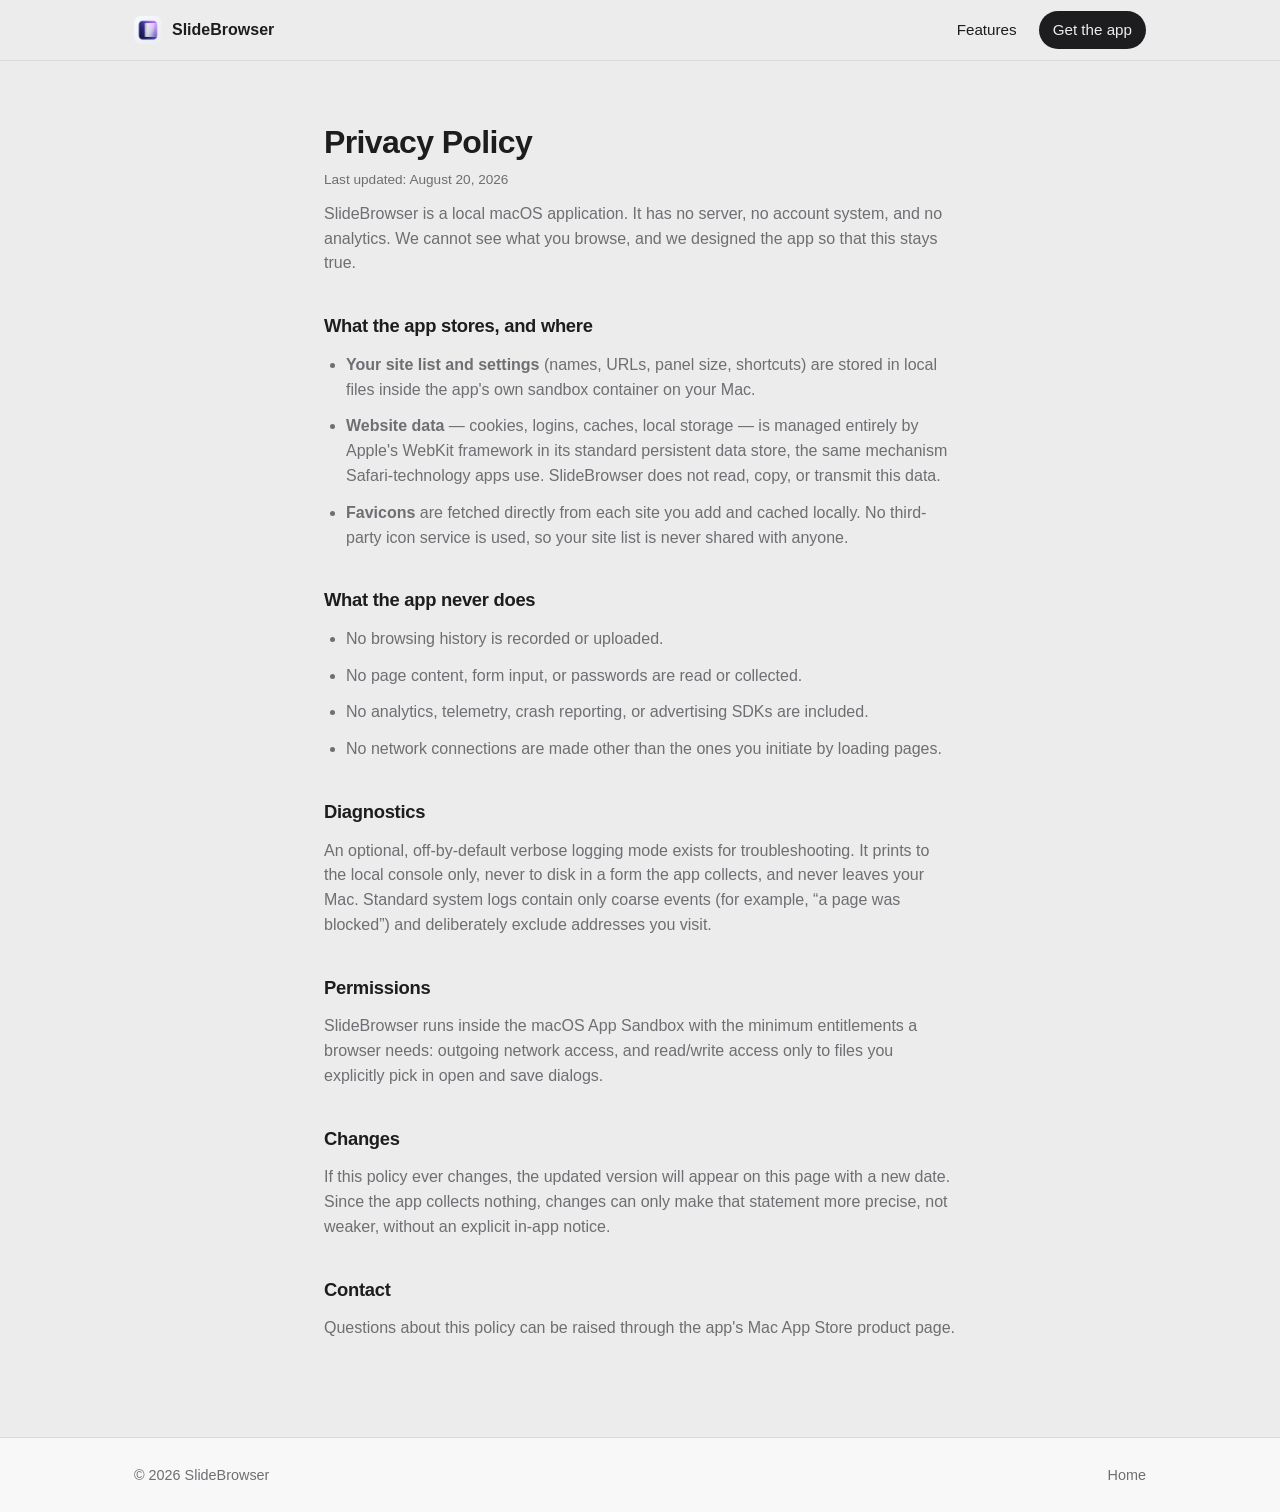
==== website/privacy.html @ 132d480f "SlideBrowser 1.0: slide-in side browser for macOS A mini browser that slides in from the screen edge" ====
<!DOCTYPE html>
<html lang="en">
<head>
<meta charset="utf-8">
<meta name="viewport" content="width=device-width, initial-scale=1">
<title>Privacy Policy — SlideBrowser</title>
<meta name="description" content="SlideBrowser collects nothing. Here is exactly what that means.">
<link rel="icon" type="image/png" sizes="32x32" href="assets/favicon-32.png">
<link rel="stylesheet" href="style.css">
</head>
<body>

<header class="nav">
  <div class="nav-inner">
    <a class="brand" href="/">
      <img src="assets/icon.png" alt="" width="28" height="28">
      <span>SlideBrowser</span>
    </a>
    <nav class="nav-links">
      <a href="/#features">Features</a>
      <a href="/#download" class="nav-cta">Get the app</a>
    </nav>
  </div>
</header>

<main class="prose">
  <h1>Privacy Policy</h1>
  <p class="updated">Last updated: August 20, 2026</p>

  <p>SlideBrowser is a local macOS application. It has no server, no account system,
  and no analytics. We cannot see what you browse, and we designed the app so that
  this stays true.</p>

  <h2>What the app stores, and where</h2>
  <ul>
    <li><b>Your site list and settings</b> (names, URLs, panel size, shortcuts) are stored
    in local files inside the app's own sandbox container on your Mac.</li>
    <li><b>Website data</b> — cookies, logins, caches, local storage — is managed entirely by
    Apple's WebKit framework in its standard persistent data store, the same mechanism
    Safari-technology apps use. SlideBrowser does not read, copy, or transmit this data.</li>
    <li><b>Favicons</b> are fetched directly from each site you add and cached locally.
    No third-party icon service is used, so your site list is never shared with anyone.</li>
  </ul>

  <h2>What the app never does</h2>
  <ul>
    <li>No browsing history is recorded or uploaded.</li>
    <li>No page content, form input, or passwords are read or collected.</li>
    <li>No analytics, telemetry, crash reporting, or advertising SDKs are included.</li>
    <li>No network connections are made other than the ones you initiate by loading pages.</li>
  </ul>

  <h2>Diagnostics</h2>
  <p>An optional, off-by-default verbose logging mode exists for troubleshooting. It prints
  to the local console only, never to disk in a form the app collects, and never leaves
  your Mac. Standard system logs contain only coarse events (for example, “a page was
  blocked”) and deliberately exclude addresses you visit.</p>

  <h2>Permissions</h2>
  <p>SlideBrowser runs inside the macOS App Sandbox with the minimum entitlements a browser
  needs: outgoing network access, and read/write access only to files you explicitly pick
  in open and save dialogs.</p>

  <h2>Changes</h2>
  <p>If this policy ever changes, the updated version will appear on this page with a new
  date. Since the app collects nothing, changes can only make that statement more precise,
  not weaker, without an explicit in-app notice.</p>

  <h2>Contact</h2>
  <p>Questions about this policy can be raised through the app's Mac App Store product page.</p>
</main>

<footer>
  <div class="foot-inner">
    <span>© 2026 SlideBrowser</span>
    <nav><a href="/">Home</a></nav>
  </div>
</footer>

</body>
</html>
---- website/style.css ----
/* SlideBrowser marketing site.
   Palette mirrors the app: warm light grays, near-black text, one indigo accent from the icon. */

:root {
  --bg: #ececec;
  --card: #f8f8f8;
  --field: #ffffff;
  --hairline: #dadada;
  --text: #1d1d1f;
  --text-2: #6e6e73;
  --accent: #5856d6;
  --accent-deep: #3c3ab8;
  --radius: 18px;
  --nav-h: 60px;
}

* { box-sizing: border-box; margin: 0; padding: 0; }

img { max-width: 100%; height: auto; }

html { scroll-behavior: smooth; }

body {
  font-family: -apple-system, BlinkMacSystemFont, "SF Pro Text", "Helvetica Neue", Arial, sans-serif;
  background: var(--bg);
  color: var(--text);
  line-height: 1.55;
  -webkit-font-smoothing: antialiased;
}

kbd {
  display: inline-block;
  padding: 0.1em 0.45em;
  border: 1px solid var(--hairline);
  border-bottom-width: 2px;
  border-radius: 6px;
  background: var(--field);
  font-family: inherit;
  font-size: 0.85em;
  font-weight: 600;
}

code {
  font-family: ui-monospace, "SF Mono", Menlo, monospace;
  font-size: 0.9em;
  background: var(--field);
  padding: 0.1em 0.35em;
  border-radius: 5px;
}

a { color: var(--accent-deep); text-decoration: none; }
a:hover { text-decoration: underline; }

/* ---------- nav ---------- */

.nav {
  position: sticky;
  top: 0;
  z-index: 10;
  backdrop-filter: blur(14px);
  background: color-mix(in srgb, var(--bg) 78%, transparent);
  border-bottom: 1px solid var(--hairline);
}

.nav-inner {
  max-width: 1060px;
  margin: 0 auto;
  height: var(--nav-h);
  padding: 0 24px;
  display: flex;
  align-items: center;
  justify-content: space-between;
}

.brand {
  display: flex;
  align-items: center;
  gap: 10px;
  font-weight: 700;
  color: var(--text);
}
.brand img { border-radius: 7px; }
.brand:hover { text-decoration: none; }

.nav-links { display: flex; align-items: center; gap: 22px; font-size: 0.95rem; }
.nav-links a { color: var(--text); font-weight: 500; }

.nav-cta {
  padding: 7px 14px;
  border-radius: 999px;
  background: var(--text);
  color: var(--bg) !important;
}
.nav-cta:hover { text-decoration: none; opacity: 0.85; }

/* ---------- hero ---------- */

.hero {
  max-width: 1060px;
  margin: 0 auto;
  padding: 72px 24px 24px;
  display: grid;
  grid-template-columns: minmax(0, 5fr) minmax(0, 6fr);
  gap: 40px;
  align-items: center;
}

h1 {
  font-size: clamp(2rem, 4.4vw, 3.1rem);
  line-height: 1.12;
  letter-spacing: -0.02em;
  font-weight: 800;
  text-wrap: balance;
  max-width: 14ch;
}

.lede {
  margin-top: 18px;
  font-size: 1.08rem;
  color: var(--text-2);
  max-width: 44ch;
}

.hero-actions {
  margin-top: 28px;
  display: flex;
  align-items: center;
  gap: 16px;
  flex-wrap: wrap;
}
.hero-actions.center { justify-content: center; }

.button {
  display: inline-block;
  padding: 12px 22px;
  border-radius: 999px;
  font-weight: 650;
  font-size: 1rem;
}
.button.primary {
  background: linear-gradient(180deg, var(--accent), var(--accent-deep));
  color: #fff;
  box-shadow: 0 6px 18px rgba(88, 86, 214, 0.35);
}
.button.primary:hover { text-decoration: none; transform: translateY(-1px); }
.button.disabled {
  background: var(--card);
  color: var(--text-2);
  border: 1px solid var(--hairline);
  cursor: default;
}

.hero-note { color: var(--text-2); font-size: 0.9rem; }

/* The stage recreates the product's one trick: a panel sliding in over a desktop. */
.hero-stage { min-width: 0; }

.desktop-mock {
  position: relative;
  aspect-ratio: 16 / 11;
  border-radius: var(--radius);
  background:
    radial-gradient(120% 90% at 20% 0%, #f6f6f8 0%, #e4e4ea 55%, #d8d8e2 100%);
  border: 1px solid var(--hairline);
  overflow: hidden;
  box-shadow: 0 24px 60px rgba(0, 0, 0, 0.12);
}

.mock-window {
  position: absolute;
  left: 6%;
  top: 10%;
  width: 52%;
  height: 74%;
  background: var(--field);
  border-radius: 12px;
  border: 1px solid var(--hairline);
  box-shadow: 0 10px 28px rgba(0, 0, 0, 0.08);
}

.mock-titlebar {
  display: flex;
  gap: 6px;
  padding: 10px;
  border-bottom: 1px solid #efefef;
}
.mock-titlebar i {
  width: 10px; height: 10px;
  border-radius: 50%;
  background: #e2e2e6;
}

.mock-lines { padding: 14px; display: grid; gap: 10px; }
.mock-lines span {
  display: block;
  height: 9px;
  border-radius: 5px;
  background: #ededf0;
}

.panel-shot {
  position: absolute;
  top: 3.5%;
  right: 2.5%;
  height: 93%;
  width: auto;
  max-width: 46%;
  object-fit: cover;
  object-position: top;
  border-radius: 12px;
  border: 1px solid var(--hairline);
  box-shadow: -18px 18px 50px rgba(0, 0, 0, 0.18);
  animation: slide-in 0.9s cubic-bezier(0.2, 0.8, 0.2, 1) 0.35s backwards;
}

.keycap-hint {
  position: absolute;
  left: 6%;
  bottom: 7%;
  animation: fade-up 0.6s ease 1.1s backwards;
}
.keycap-hint kbd {
  font-size: 1.05rem;
  padding: 0.35em 0.7em;
  box-shadow: 0 4px 14px rgba(0, 0, 0, 0.10);
}

@keyframes slide-in {
  from { transform: translateX(115%); }
  to   { transform: translateX(0); }
}
@keyframes fade-up {
  from { opacity: 0; transform: translateY(8px); }
  to   { opacity: 1; transform: translateY(0); }
}

@media (prefers-reduced-motion: reduce) {
  .panel-shot, .keycap-hint { animation: none; }
  html { scroll-behavior: auto; }
}

/* ---------- steps ---------- */

.steps { max-width: 1060px; margin: 48px auto 0; padding: 0 24px; }

.steps ol {
  list-style: none;
  counter-reset: step;
  display: grid;
  grid-template-columns: repeat(3, 1fr);
  gap: 14px;
}

.steps li {
  counter-increment: step;
  background: var(--card);
  border: 1px solid var(--hairline);
  border-radius: var(--radius);
  padding: 20px;
  color: var(--text-2);
  font-size: 0.97rem;
}
.steps li b { color: var(--text); display: block; margin-bottom: 6px; font-size: 1.05rem; }
.steps li::before {
  content: counter(step);
  display: inline-grid;
  place-items: center;
  width: 26px; height: 26px;
  margin-bottom: 12px;
  border-radius: 50%;
  background: var(--text);
  color: var(--bg);
  font-weight: 700;
  font-size: 0.85rem;
}

/* ---------- features ---------- */

.features { max-width: 1060px; margin: 88px auto 0; padding: 0 24px; }

h2 {
  font-size: clamp(1.5rem, 3vw, 2.1rem);
  letter-spacing: -0.015em;
  font-weight: 750;
}

.section-lede { color: var(--text-2); margin-top: 8px; }

.features .grid {
  margin-top: 28px;
  display: grid;
  grid-template-columns: repeat(3, 1fr);
  gap: 14px;
}

.features article {
  background: var(--card);
  border: 1px solid var(--hairline);
  border-radius: var(--radius);
  padding: 22px;
}
.features h3 { font-size: 1.02rem; margin-bottom: 8px; }
.features p { color: var(--text-2); font-size: 0.95rem; }

/* ---------- shortcuts ---------- */

.shortcuts { max-width: 720px; margin: 88px auto 0; padding: 0 24px; }

.shortcuts table {
  margin-top: 24px;
  width: 100%;
  border-collapse: collapse;
  background: var(--card);
  border: 1px solid var(--hairline);
  border-radius: var(--radius);
  overflow: hidden;
}
.shortcuts td { padding: 13px 18px; border-top: 1px solid var(--hairline); }
.shortcuts tr:first-child td { border-top: 0; }
.shortcuts td:first-child { width: 34%; white-space: nowrap; }
.shortcuts td:last-child { color: var(--text-2); }
.shortcuts .dim { color: var(--text-2); font-size: 0.85em; }

/* ---------- download ---------- */

.download {
  max-width: 720px;
  margin: 96px auto 0;
  padding: 0 24px;
  text-align: center;
}
.download img { border-radius: 20px; box-shadow: 0 12px 30px rgba(0,0,0,0.15); }
.download h2 { margin-top: 18px; }
.download p { color: var(--text-2); margin-top: 10px; }
.download .hero-actions { margin-top: 22px; }
.fine { font-size: 0.85rem; margin-top: 14px; }

/* ---------- footer ---------- */

footer {
  margin-top: 96px;
  border-top: 1px solid var(--hairline);
  background: var(--card);
}
.foot-inner {
  max-width: 1060px;
  margin: 0 auto;
  padding: 26px 24px;
  display: flex;
  justify-content: space-between;
  color: var(--text-2);
  font-size: 0.9rem;
}
.foot-inner a { color: var(--text-2); }

/* ---------- privacy page ---------- */

.prose {
  max-width: 680px;
  margin: 64px auto;
  padding: 0 24px;
}
.prose h1 { font-size: 2rem; }
.prose h2 { font-size: 1.15rem; margin-top: 36px; }
.prose p, .prose li { color: var(--text-2); margin-top: 12px; }
.prose ul { margin-top: 12px; padding-left: 22px; }
.prose .updated { font-size: 0.85rem; margin-top: 8px; }

/* ---------- responsive ---------- */

@media (max-width: 880px) {
  .hero { grid-template-columns: 1fr; padding-top: 48px; }
  .hero-stage { order: -1; }
  h1 { max-width: none; }
  .steps ol, .features .grid { grid-template-columns: 1fr; }
  .nav-links a:not(.nav-cta) { display: none; }
  .shortcuts td:first-child { white-space: normal; width: auto; }
  .shortcuts td { padding: 11px 14px; }
}
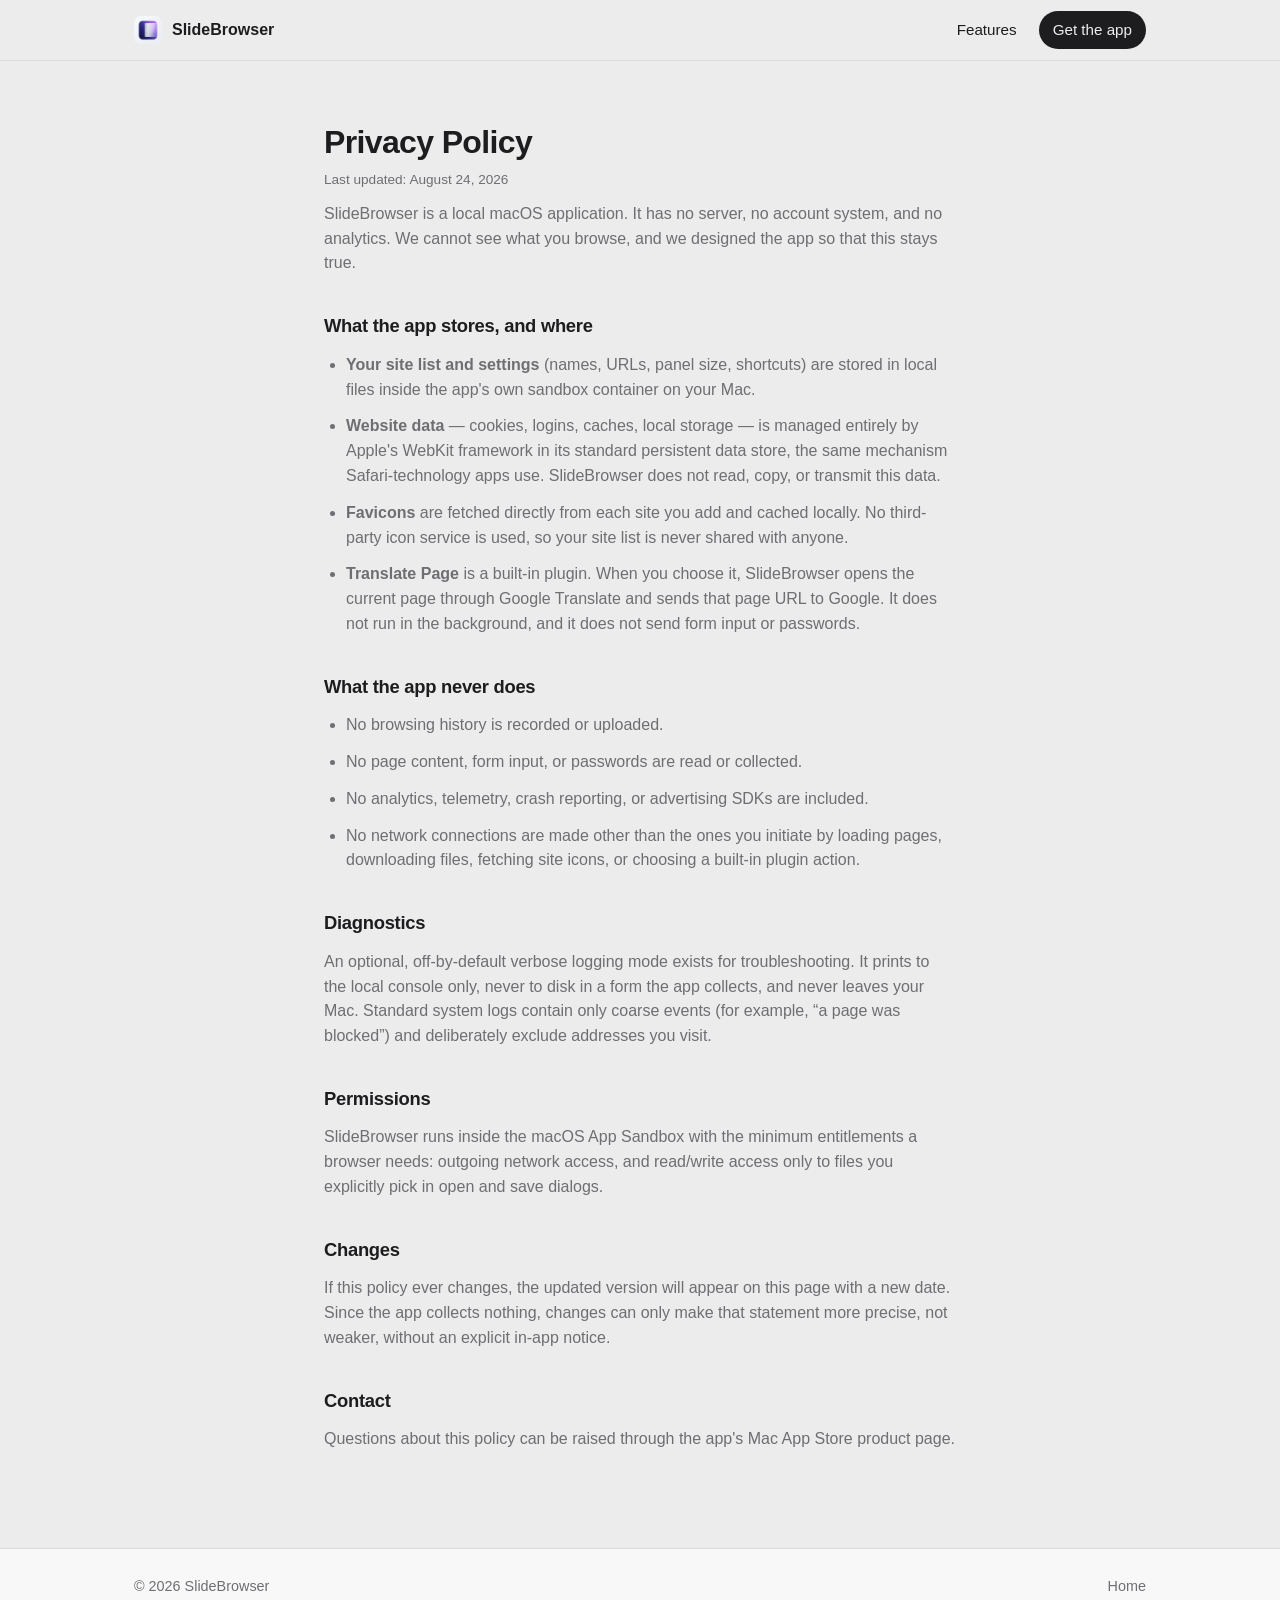
==== commit 20b801b7: "Add a lightweight built-in plugin system Plugins are bundled page actions, not third-party extension" ====
--- a/website/privacy.html
+++ b/website/privacy.html
@@ -25,7 +25,7 @@
 
 <main class="prose">
   <h1>Privacy Policy</h1>
-  <p class="updated">Last updated: August 20, 2026</p>
+  <p class="updated">Last updated: August 24, 2026</p>
 
   <p>SlideBrowser is a local macOS application. It has no server, no account system,
   and no analytics. We cannot see what you browse, and we designed the app so that
@@ -40,6 +40,9 @@
     Safari-technology apps use. SlideBrowser does not read, copy, or transmit this data.</li>
     <li><b>Favicons</b> are fetched directly from each site you add and cached locally.
     No third-party icon service is used, so your site list is never shared with anyone.</li>
+    <li><b>Translate Page</b> is a built-in plugin. When you choose it, SlideBrowser opens
+    the current page through Google Translate and sends that page URL to Google. It does
+    not run in the background, and it does not send form input or passwords.</li>
   </ul>
 
   <h2>What the app never does</h2>
@@ -47,7 +50,8 @@
     <li>No browsing history is recorded or uploaded.</li>
     <li>No page content, form input, or passwords are read or collected.</li>
     <li>No analytics, telemetry, crash reporting, or advertising SDKs are included.</li>
-    <li>No network connections are made other than the ones you initiate by loading pages.</li>
+    <li>No network connections are made other than the ones you initiate by loading pages,
+    downloading files, fetching site icons, or choosing a built-in plugin action.</li>
   </ul>
 
   <h2>Diagnostics</h2>
--- a/website/style.css
+++ b/website/style.css
@@ -111,7 +111,6 @@
   letter-spacing: -0.02em;
   font-weight: 800;
   text-wrap: balance;
-  max-width: 14ch;
 }
 
 .lede {
@@ -143,12 +142,25 @@
   box-shadow: 0 6px 18px rgba(88, 86, 214, 0.35);
 }
 .button.primary:hover { text-decoration: none; transform: translateY(-1px); }
-.button.disabled {
-  background: var(--card);
+.button.ghost {
+  background: var(--card);
+  color: var(--text);
+  border: 1px solid var(--hairline);
+}
+.button.ghost:hover { text-decoration: none; background: var(--field); }
+
+.note {
+  margin: 26px auto 0;
+  max-width: 560px;
+  padding: 16px 18px;
+  border-radius: 14px;
+  background: var(--card);
+  border: 1px solid var(--hairline);
   color: var(--text-2);
-  border: 1px solid var(--hairline);
-  cursor: default;
-}
+  font-size: 0.9rem;
+  text-align: left;
+}
+.note b { color: var(--text); }
 
 .hero-note { color: var(--text-2); font-size: 0.9rem; }
 
@@ -239,41 +251,6 @@
   html { scroll-behavior: auto; }
 }
 
-/* ---------- steps ---------- */
-
-.steps { max-width: 1060px; margin: 48px auto 0; padding: 0 24px; }
-
-.steps ol {
-  list-style: none;
-  counter-reset: step;
-  display: grid;
-  grid-template-columns: repeat(3, 1fr);
-  gap: 14px;
-}
-
-.steps li {
-  counter-increment: step;
-  background: var(--card);
-  border: 1px solid var(--hairline);
-  border-radius: var(--radius);
-  padding: 20px;
-  color: var(--text-2);
-  font-size: 0.97rem;
-}
-.steps li b { color: var(--text); display: block; margin-bottom: 6px; font-size: 1.05rem; }
-.steps li::before {
-  content: counter(step);
-  display: inline-grid;
-  place-items: center;
-  width: 26px; height: 26px;
-  margin-bottom: 12px;
-  border-radius: 50%;
-  background: var(--text);
-  color: var(--bg);
-  font-weight: 700;
-  font-size: 0.85rem;
-}
-
 /* ---------- features ---------- */
 
 .features { max-width: 1060px; margin: 88px auto 0; padding: 0 24px; }
@@ -289,7 +266,7 @@
 .features .grid {
   margin-top: 28px;
   display: grid;
-  grid-template-columns: repeat(3, 1fr);
+  grid-template-columns: repeat(2, 1fr);
   gap: 14px;
 }
 
@@ -372,7 +349,7 @@
   .hero { grid-template-columns: 1fr; padding-top: 48px; }
   .hero-stage { order: -1; }
   h1 { max-width: none; }
-  .steps ol, .features .grid { grid-template-columns: 1fr; }
+  .features .grid { grid-template-columns: 1fr; }
   .nav-links a:not(.nav-cta) { display: none; }
   .shortcuts td:first-child { white-space: normal; width: auto; }
   .shortcuts td { padding: 11px 14px; }
